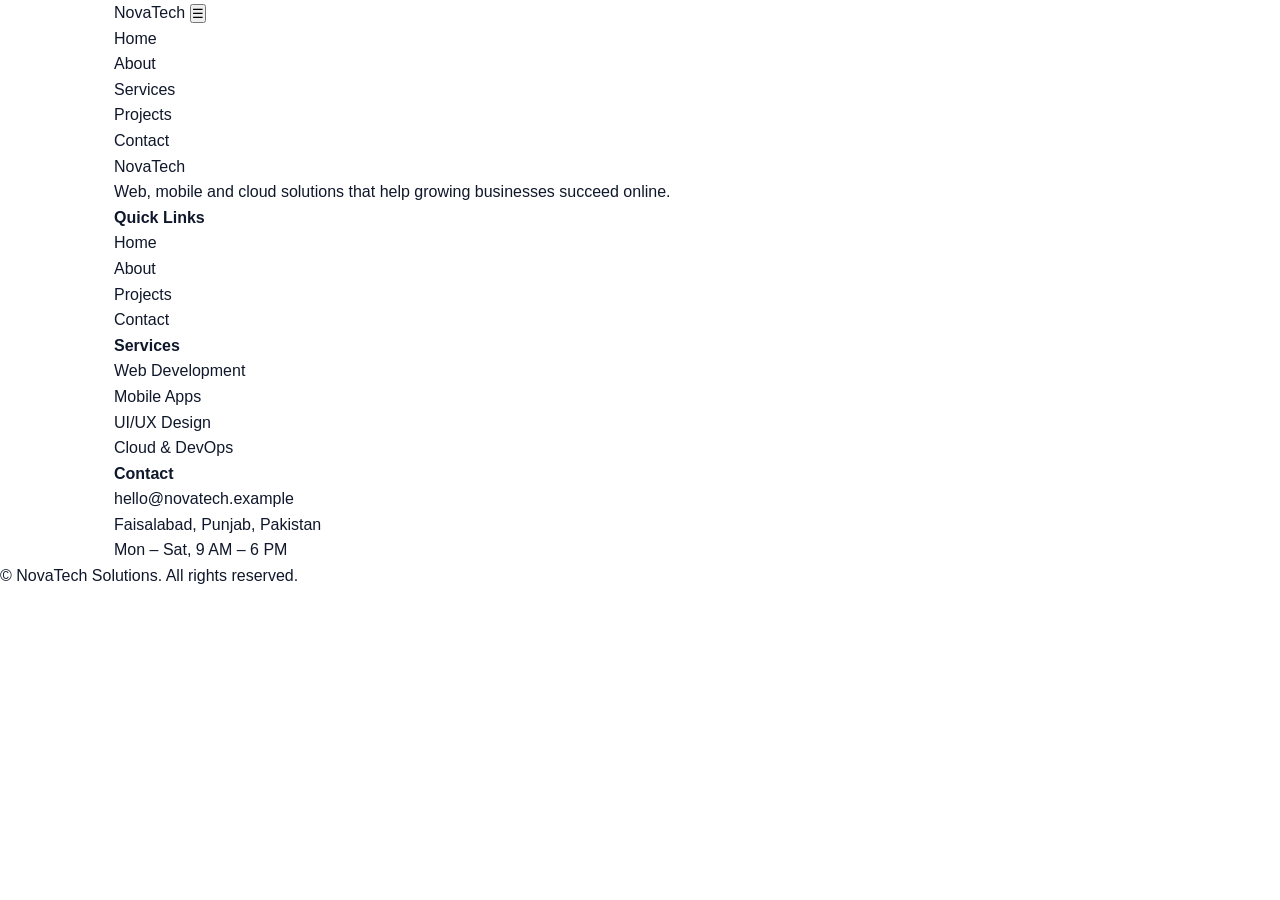
==== about.html @ 1d65a143 "Add shared header, footer and page skeletons" ====
<!DOCTYPE html>
<html lang="en">

<head>
    <meta charset="UTF-8">
    <meta name="viewport" content="width=device-width, initial-scale=1.0">
    <meta name="description" content="NovaTech Solutions - web, mobile and cloud solutions for growing businesses.">
    <title>About Us | NovaTech Solutions</title>
    <link rel="stylesheet" href="style/style.css">
</head>

<body>

    <header class="site-header">
        <div class="container nav">
            <a href="index.html" class="logo">Nova<span>Tech</span></a>
            <button class="menu-btn" id="menuBtn" aria-label="Toggle menu">☰</button>
            <nav>
                <ul class="nav-links" id="navLinks">
                    <li><a href="index.html">Home</a></li>
                    <li><a href="about.html">About</a></li>
                    <li><a href="services.html">Services</a></li>
                    <li><a href="projects.html">Projects</a></li>
                    <li><a href="contact.html">Contact</a></li>
                </ul>
            </nav>
        </div>
    </header>

    <main>
        <!-- page content goes here -->
    </main>

    <footer class="site-footer">
        <div class="container footer-grid">
            <div>
                <a href="index.html" class="logo">Nova<span>Tech</span></a>
                <p>Web, mobile and cloud solutions that help growing businesses succeed online.</p>
            </div>
            <div>
                <h4>Quick Links</h4>
                <ul>
                    <li><a href="index.html">Home</a></li>
                    <li><a href="about.html">About</a></li>
                    <li><a href="projects.html">Projects</a></li>
                    <li><a href="contact.html">Contact</a></li>
                </ul>
            </div>
            <div>
                <h4>Services</h4>
                <ul>
                    <li><a href="services.html">Web Development</a></li>
                    <li><a href="services.html">Mobile Apps</a></li>
                    <li><a href="services.html">UI/UX Design</a></li>
                    <li><a href="services.html">Cloud &amp; DevOps</a></li>
                </ul>
            </div>
            <div>
                <h4>Contact</h4>
                <p>hello@novatech.example</p>
                <p>Faisalabad, Punjab, Pakistan</p>
                <p>Mon – Sat, 9 AM – 6 PM</p>
            </div>
        </div>
        <div class="footer-bottom">
            <p>&copy; <span id="year"></span> NovaTech Solutions. All rights reserved.</p>
        </div>
    </footer>

    <script src="js/script.js"></script>
</body>

</html>
---- style/style.css ----
/* ===== Base ===== */
* {
    margin: 0;
    padding: 0;
    box-sizing: border-box;
}

:root {
    --primary: #0d9488;
    --primary-dark: #0f766e;
    --dark: #0f172a;
    --gray: #64748b;
    --light: #f1f5f9;
    --border: #e2e8f0;
    --radius: 10px;
}

html {
    scroll-behavior: smooth;
}

body {
    font-family: -apple-system, "Segoe UI", Roboto, Arial, sans-serif;
    line-height: 1.6;
    color: var(--dark);
}

img {
    max-width: 100%;
    display: block;
}

a {
    color: inherit;
    text-decoration: none;
}

ul {
    list-style: none;
}

.container {
    max-width: 1100px;
    margin: 0 auto;
    padding: 0 1.5rem;
}

/* ===== Buttons ===== */
.btn {
    display: inline-block;
    padding: 0.8rem 1.8rem;
    border-radius: 8px;
    border: 2px solid transparent;
    font-family: inherit;
    font-size: 1rem;
    font-weight: 600;
    cursor: pointer;
    transition: transform 0.15s ease, background 0.2s ease, color 0.2s ease;
}

.btn:hover {
    transform: translateY(-2px);
}

.btn-primary {
    background: var(--primary);
    color: #fff;
}

.btn-primary:hover {
    background: var(--primary-dark);
}

.btn-outline {
    border-color: var(--primary);
    color: var(--primary);
}

.btn-outline:hover {
    background: var(--primary);
    color: #fff;
}

.btn-light {
    background: #fff;
    color: var(--primary-dark);
}

.btn-light:hover {
    background: var(--light);
}
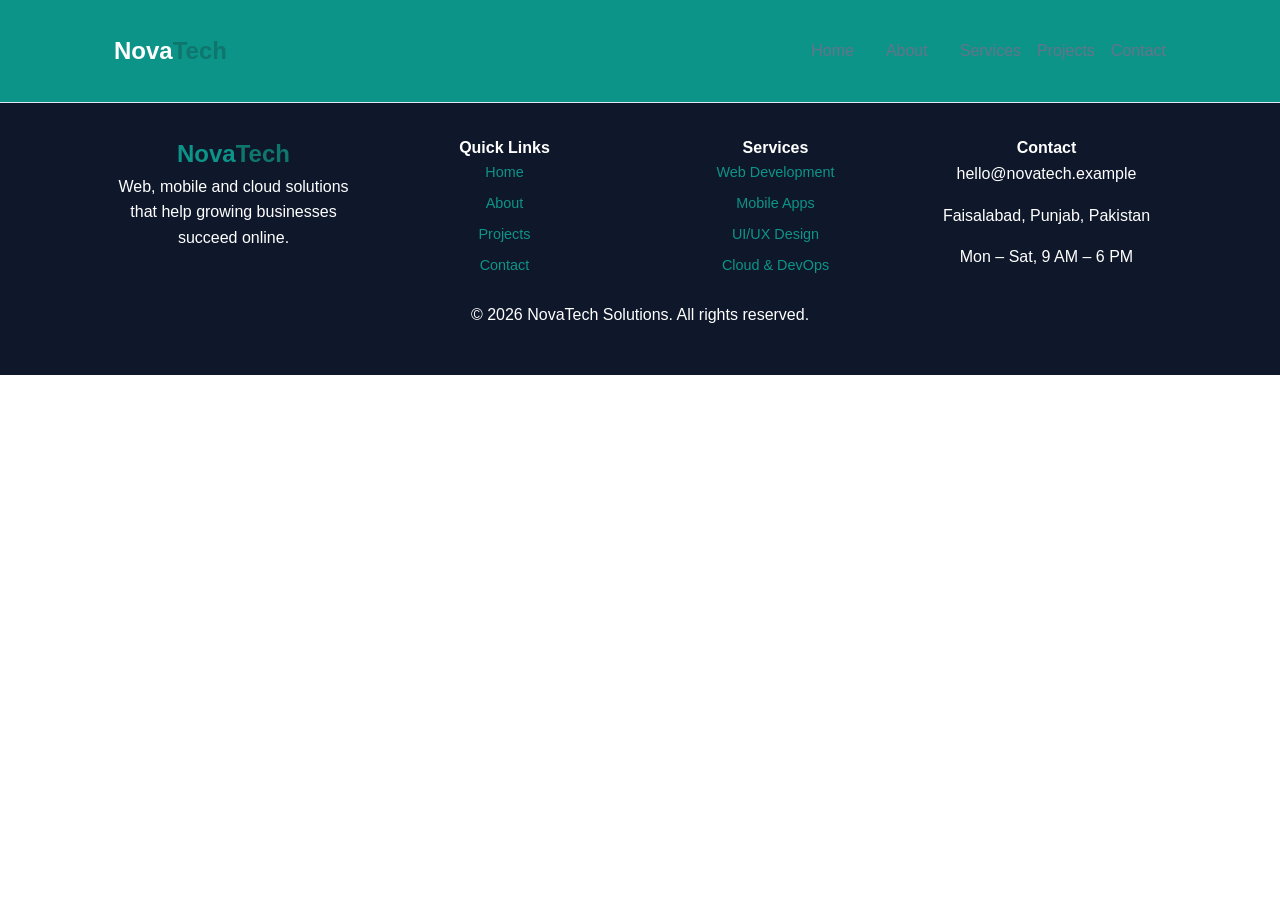
==== commit 97b163b9: "Add css in these page to make attrective" ====
--- a/about.html
+++ b/about.html
@@ -18,7 +18,7 @@
             <nav>
                 <ul class="nav-links" id="navLinks">
                     <li><a href="index.html">Home</a></li>
-                    <li><a href="about.html">About</a></li>
+                    <li><a href="about.html" class="active">About</a></li>
                     <li><a href="services.html">Services</a></li>
                     <li><a href="projects.html">Projects</a></li>
                     <li><a href="contact.html">Contact</a></li>
--- a/style/style.css
+++ b/style/style.css
@@ -88,4 +88,126 @@
 
 .btn-light:hover {
     background: var(--light);
+}
+
+.site-header {
+    background: var(--primary);
+    color: #fff;
+    border-bottom: 1px solid var(--border);
+    position: sticky;
+    top: 0;
+    padding: 1rem 0;
+    z-index: 100;
+}
+
+.nav {
+    display: flex;
+    justify-content: space-between;
+    align-items: center;
+    padding: 1rem 1.5rem;
+}
+
+.logo {
+    font-size: 1.5rem;
+    font-weight: 700;
+}
+
+.logo span {
+    color: var(--primary-dark);
+}
+
+.nav-links {
+    color: var(--gray);
+    font-weight: 500;
+    display: flex;
+    gap: 1rem;
+    padding-bottom: 0.5rem 1rem;
+    transition: color 0.2s ease var(--border);
+}
+
+.nav-links:hover {
+    color: var(--primary-dark);
+}
+
+.nav-links a.active {
+
+    padding: 0.5rem 1rem;
+    border-radius: var(--radius);
+    transition: background 0.2s ease, color 0.2s ease;
+}
+
+.menu-btn {
+    display: none;
+    font-size: 1.5rem;
+    cursor: pointer;
+}
+
+@media (max-width: 768px) {
+    .nav-links {
+        position: absolute;
+        top: 100%;
+        left: 0;
+        width: 100%;
+        background: var(--primary);
+        flex-direction: column;
+        align-items: center;
+        gap: 0;
+        padding: 1rem 0;
+        display: none;
+    }
+
+    .nav-links.show {
+        display: flex;
+    }
+
+    .nav-links a {
+        color: #fff;
+        padding: 0.5rem 1rem;
+    }
+
+    .menu-btn {
+        display: block;
+    }
+}
+
+.site-footer {
+    background: var(--dark);
+    color: #fff;
+    padding: 2rem 0;
+    text-align: center;
+}
+
+.footer-grid {
+    display: grid;
+    grid-template-columns: repeat(auto-fit, minmax(200px, 1fr));
+    gap: 2rem;
+    margin-bottom: 1rem;
+}
+
+.site-footer.logo {
+    font-size: 1.5rem;
+    font-weight: 700;
+}
+
+.site-footer.logo span {
+    color: var(--primary-dark);
+}
+
+.site-footer p {
+    margin-bottom: 1rem;
+}
+
+.site-footer a {
+    color: var(--primary);
+    transition: color 0.2s ease;
+}
+
+.site-footer a:hover {
+    color: var(--primary-dark);
+}
+
+.site-footer li {
+    font-size: 0.9rem;
+    margin-bottom: 0.5rem;
+
 }
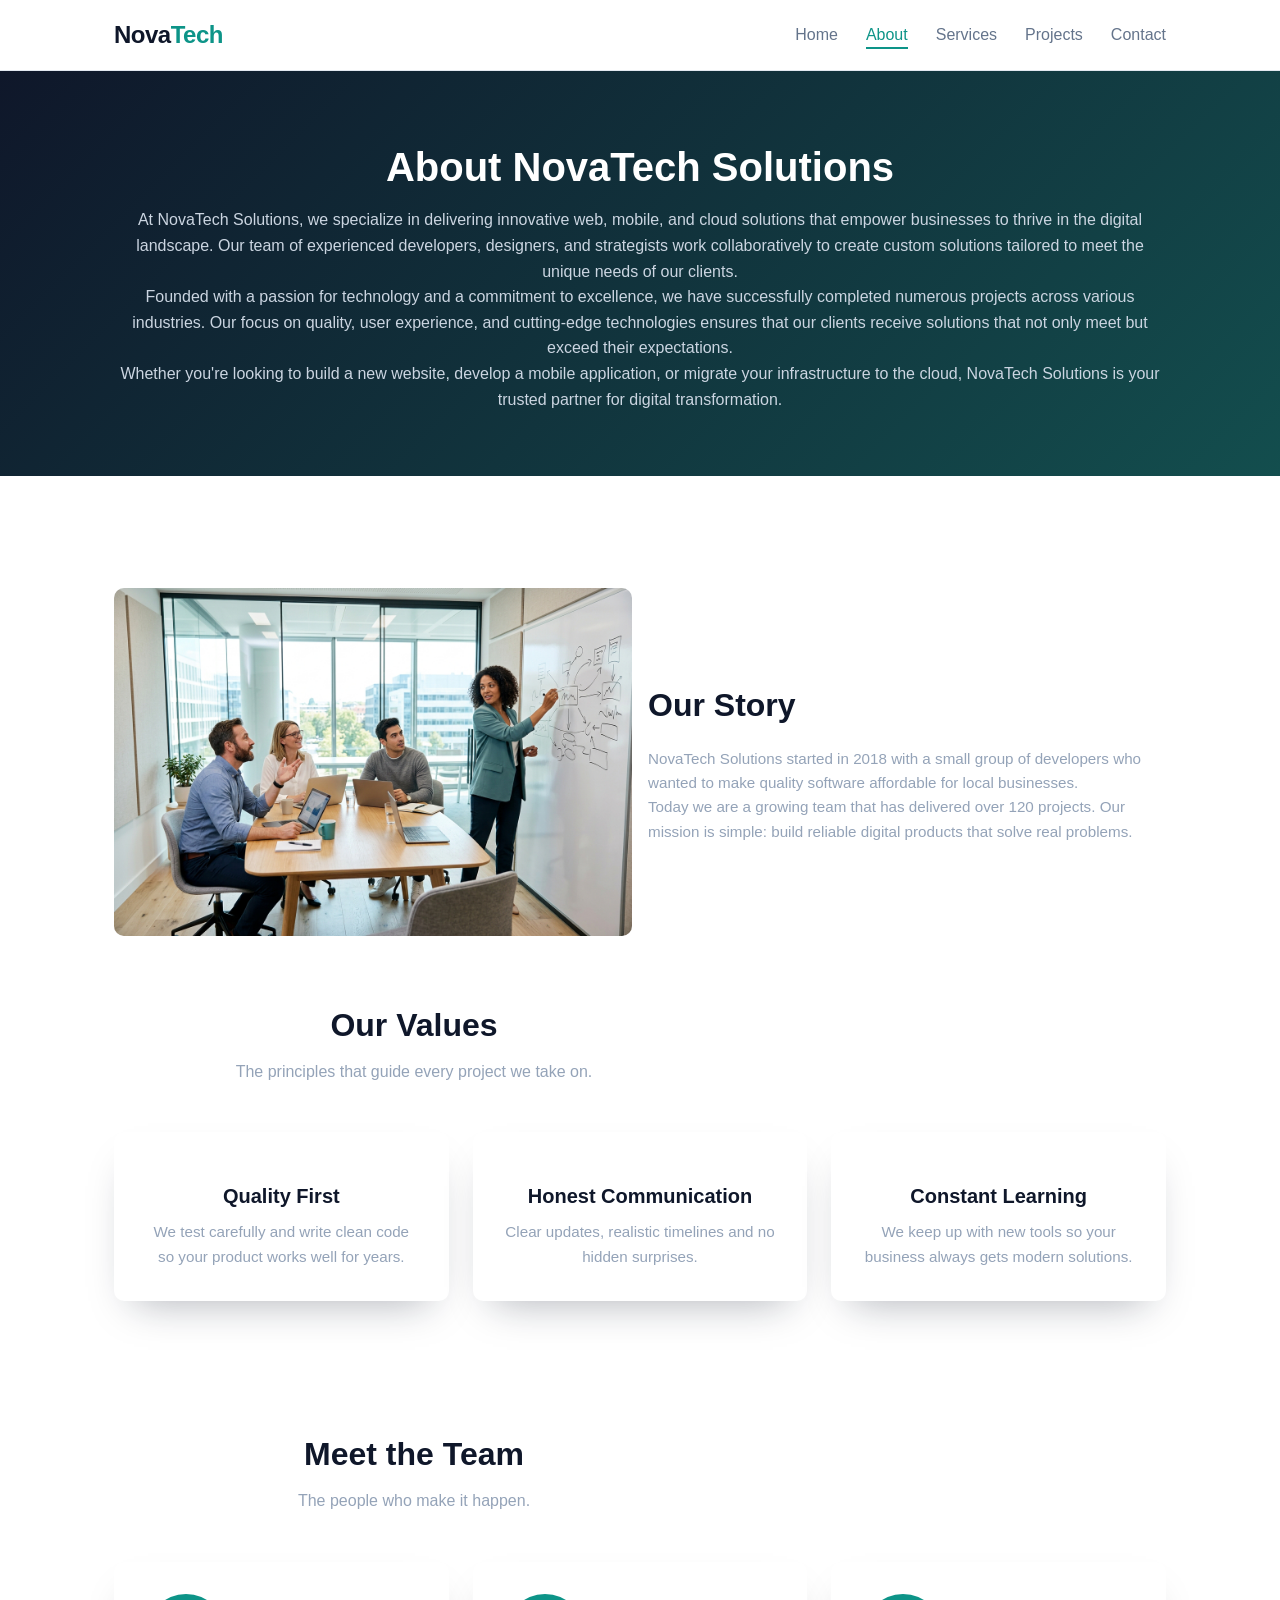
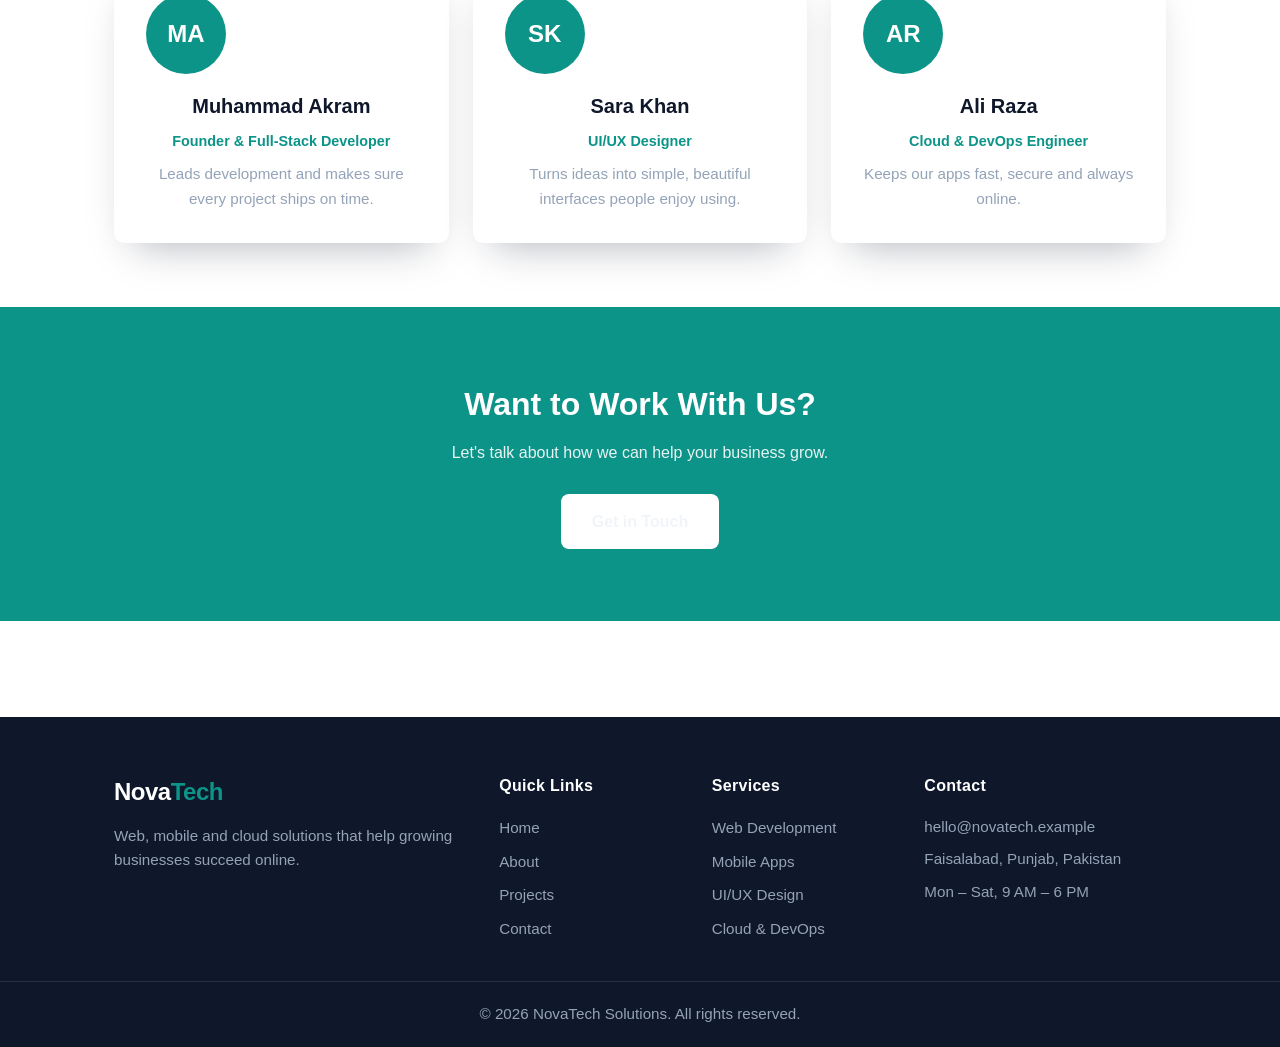
==== commit caa08121: "Add about page and also work on styling" ====
--- a/about.html
+++ b/about.html
@@ -28,7 +28,94 @@
     </header>
 
     <main>
-        <!-- page content goes here -->
+        <section class="page-header">
+            <div class="container">
+                <h1>About NovaTech Solutions</h1>
+                <p>At NovaTech Solutions, we specialize in delivering innovative web, mobile, and cloud solutions that
+                    empower businesses to thrive in the digital landscape. Our team of experienced developers,
+                    designers, and strategists work collaboratively to create custom solutions tailored to meet the
+                    unique needs of our clients.</p>
+                <p>Founded with a passion for technology and a commitment to excellence, we have successfully completed
+                    numerous projects across various industries. Our focus on quality, user experience, and cutting-edge
+                    technologies ensures that our clients receive solutions that not only meet but exceed their
+                    expectations.</p>
+                <p>Whether you're looking to build a new website, develop a mobile application, or migrate your
+                    infrastructure to the cloud, NovaTech Solutions is your trusted partner for digital transformation.
+                </p>
+            </div>
+        </section>
+        <section class="section">
+            <div class="container split">
+                <img src="images/about.jpg" alt="NovaTech team in a planning meeting" class="rounded">
+                <div>
+                    <h2>Our Story</h2>
+                    <p>NovaTech Solutions started in 2018 with a small group of developers who wanted to make quality
+                        software affordable for local businesses.</p>
+                    <p>Today we are a growing team that has delivered over 120 projects. Our mission is simple: build
+                        reliable digital products that solve real problems.</p>
+                </div>
+            </div>
+            <section class="section bg-light">
+                <div class="container">
+                    <div class="section-title">
+                        <h2>Our Values</h2>
+                        <p>The principles that guide every project we take on.</p>
+                    </div>
+                    <div class="grid">
+                        <div class="card">
+                            <div class="card-icon"></div>
+                            <h3>Quality First</h3>
+                            <p>We test carefully and write clean code so your product works well for years.</p>
+                        </div>
+                        <div class="card">
+                            <div class="card-icon"></div>
+                            <h3>Honest Communication</h3>
+                            <p>Clear updates, realistic timelines and no hidden surprises.</p>
+                        </div>
+                        <div class="card">
+                            <div class="card-icon"></div>
+                            <h3>Constant Learning</h3>
+                            <p>We keep up with new tools so your business always gets modern solutions.</p>
+                        </div>
+                    </div>
+                </div>
+            </section>
+            <section class="section">
+                <div class="container">
+                    <div class="section-title">
+                        <h2>Meet the Team</h2>
+                        <p>The people who make it happen.</p>
+                    </div>
+                    <div class="grid">
+                        <div class="card team-card">
+                            <div class="avatar">MA</div>
+                            <h3>Muhammad Akram</h3>
+                            <p class="role">Founder &amp; Full-Stack Developer</p>
+                            <p>Leads development and makes sure every project ships on time.</p>
+                        </div>
+                        <div class="card team-card">
+                            <div class="avatar">SK</div>
+                            <h3>Sara Khan</h3>
+                            <p class="role">UI/UX Designer</p>
+                            <p>Turns ideas into simple, beautiful interfaces people enjoy using.</p>
+                        </div>
+                        <div class="card team-card">
+                            <div class="avatar">AR</div>
+                            <h3>Ali Raza</h3>
+                            <p class="role">Cloud &amp; DevOps Engineer</p>
+                            <p>Keeps our apps fast, secure and always online.</p>
+                        </div>
+                    </div>
+                </div>
+            </section>
+
+            <section class="cta">
+                <div class="container">
+                    <h2>Want to Work With Us?</h2>
+                    <p>Let's talk about how we can help your business grow.</p>
+                    <a href="contact.html" class="btn btn-light">Get in Touch</a>
+                </div>
+            </section>
     </main>
 
     <footer class="site-footer">
--- a/style/style.css
+++ b/style/style.css
@@ -90,124 +90,510 @@
     background: var(--light);
 }
 
+/* ===== Header / Navigation ===== */
 .site-header {
-    background: var(--primary);
-    color: #fff;
+    background: #fff;
     border-bottom: 1px solid var(--border);
     position: sticky;
     top: 0;
-    padding: 1rem 0;
     z-index: 100;
 }
 
 .nav {
     display: flex;
+    align-items: center;
     justify-content: space-between;
-    align-items: center;
-    padding: 1rem 1.5rem;
+    gap: 2rem;
+    padding-top: 1rem;
+    padding-bottom: 1rem;
 }
 
 .logo {
     font-size: 1.5rem;
-    font-weight: 700;
+    font-weight: 800;
+    letter-spacing: -0.5px;
+    color: var(--dark);
 }
 
 .logo span {
-    color: var(--primary-dark);
-}
-
-.nav-links {
-    color: var(--gray);
-    font-weight: 500;
-    display: flex;
-    gap: 1rem;
-    padding-bottom: 0.5rem 1rem;
-    transition: color 0.2s ease var(--border);
-}
-
-.nav-links:hover {
-    color: var(--primary-dark);
-}
-
-.nav-links a.active {
-
-    padding: 0.5rem 1rem;
-    border-radius: var(--radius);
-    transition: background 0.2s ease, color 0.2s ease;
+    color: var(--primary);
 }
 
 .menu-btn {
     display: none;
-    font-size: 1.5rem;
+    background: none;
+    border: none;
+    font-size: 1.6rem;
+    line-height: 1;
     cursor: pointer;
+    color: var(--dark);
+    padding: 0.25rem 0.5rem;
+}
+
+.nav-links {
+    display: flex;
+    align-items: center;
+    gap: 1.75rem;
+}
+
+.nav-links a {
+    font-weight: 500;
+    color: var(--gray);
+    padding: 0.25rem 0;
+    border-bottom: 2px solid transparent;
+    transition: color 0.2s ease, border-color 0.2s ease;
+}
+
+.nav-links a:hover,
+.nav-links a:focus,
+.nav-links a.active {
+    color: var(--primary);
+    border-bottom-color: var(--primary);
+}
+
+
+.hero {
+    padding: 4rem 0;
+    background: linear-gradient(180deg, #f8fafc 0%, #ffffff 100%);
+}
+
+.hero-grid {
+    display: grid;
+    grid-template-columns: 1fr 1fr;
+    align-items: center;
+    gap: 3rem;
+}
+
+.hero h1 {
+    font-size: clamp(2rem, 4vw, 2.8rem);
+    line-height: 1.2;
+    letter-spacing: -0.5px;
+    margin-bottom: 1.25rem;
+}
+
+.hero p {
+    font-size: 1.125rem;
+    color: var(--gray);
+    max-width: 32rem;
+    margin-bottom: 2rem;
+}
+
+.hero-buttons {
+    display: flex;
+    flex-wrap: wrap;
+    gap: 1rem;
+}
+
+.hero-img {
+    width: 100%;
+    border-radius: var(--radius);
+    box-shadow: 0 20px 40px -20px rgba(15, 23, 42, 0.35);
+    object-fit: cover;
+}
+
+/* ===== Footer ===== */
+.site-footer {
+    background: var(--dark);
+    color: #cbd5e1;
+    padding-top: 3.5rem;
+    margin-top: 2rem;
+}
+
+.footer-grid {
+    display: grid;
+    grid-template-columns: 2fr 1fr 1fr 1.4fr;
+    gap: 2.5rem;
+    padding-bottom: 2.5rem;
+}
+
+.site-footer .logo {
+    color: #fff;
+    display: inline-block;
+    margin-bottom: 0.75rem;
+}
+
+.site-footer .logo span {
+    color: var(--primary);
+}
+
+.site-footer h4 {
+    color: #fff;
+    font-size: 1rem;
+    margin-bottom: 1rem;
+    letter-spacing: 0.3px;
+}
+
+.site-footer p {
+    font-size: 0.95rem;
+    margin-bottom: 0.5rem;
+    color: #94a3b8;
+}
+
+.site-footer ul {
+    display: flex;
+    flex-direction: column;
+    gap: 0.5rem;
+}
+
+.site-footer ul a {
+    font-size: 0.95rem;
+    color: #94a3b8;
+    transition: color 0.2s ease;
+}
+
+.site-footer ul a:hover {
+    color: #fff;
+}
+
+.footer-bottom {
+    border-top: 1px solid rgba(255, 255, 255, 0.1);
+    padding: 1.25rem 0;
+    text-align: center;
+    font-size: 0.9rem;
+    color: #94a3b8;
+}
+
+.footer-bottom p {
+    margin: 0;
+}
+
+/* ===== Responsive ===== */
+@media (max-width: 900px) {
+    .footer-grid {
+        grid-template-columns: 1fr 1fr;
+        gap: 2rem;
+    }
 }
 
 @media (max-width: 768px) {
-    .nav-links {
-        position: absolute;
-        top: 100%;
-        left: 0;
-        width: 100%;
-        background: var(--primary);
-        flex-direction: column;
-        align-items: center;
-        gap: 0;
-        padding: 1rem 0;
-        display: none;
-    }
-
-    .nav-links.show {
-        display: flex;
-    }
-
-    .nav-links a {
-        color: #fff;
-        padding: 0.5rem 1rem;
-    }
-
     .menu-btn {
         display: block;
     }
-}
-
-.site-footer {
+
+    .nav {
+        flex-wrap: wrap;
+    }
+
+    .nav-links {
+        flex-direction: column;
+        align-items: flex-start;
+        gap: 0.25rem;
+        width: 100%;
+        max-height: 0;
+        overflow: hidden;
+        transition: max-height 0.3s ease;
+    }
+
+    .nav-links.open {
+        max-height: 400px;
+        padding-top: 0.75rem;
+    }
+
+    .nav-links a {
+        display: block;
+        width: 100%;
+        padding: 0.6rem 0;
+        border-bottom: 1px solid var(--border);
+    }
+
+    .hero {
+        padding: 2.5rem 0;
+    }
+
+    .hero-grid {
+        grid-template-columns: 1fr;
+        gap: 2rem;
+    }
+
+    .hero-img {
+        order: -1;
+    }
+}
+
+@media (max-width: 480px) {
+    .footer-grid {
+        grid-template-columns: 1fr;
+    }
+
+    .btn {
+        width: 100%;
+        text-align: center;
+    }
+
+    .hero-buttons {
+        flex-direction: column;
+    }
+}
+
+.section {
+    padding: 4rem 0;
+}
+
+.btn-light {
+    background: #fff;
+    color: var(--light);
+}
+
+.section-title {
+    text-align: center;
+    max-width: 600px;
+    margin-bottom: 3rem;
+}
+
+.section-title h2 {
+    font-size: 2rem;
+    margin-bottom: 0.5rem;
+}
+
+.section-title p {
+    color: #94a3b8;
+}
+
+.grid {
+    display: grid;
+    gap: 1.5rem;
+    grid-template-columns: repeat(auto-fit, minmax(250px, 1fr));
+}
+
+.card {
+    background: #fff;
+    border-radius: var(--radius);
+    box-shadow: 0 20px 40px -20px rgba(15, 23, 42, 0.35);
+    padding: 2rem;
+    text-align: center;
+}
+
+.card :hover {
+    transform: translateY(-5px);
+    box-shadow: 0 25px 50px -20px rgba(15, 23, 42, 0.35);
+}
+
+.card-icon {
+    font-size: 2.5rem;
+    color: var(--primary);
+    margin-bottom: 1rem;
+}
+
+.card h3 {
+    font-size: 1.25rem;
+    margin-bottom: 0.5rem;
+}
+
+.card p {
+    color: #94a3b8;
+    font-size: 0.95rem;
+}
+
+.tag {
+    display: inline-block;
+    background: var(--primary);
+    color: #fff;
+    font-size: 0.75rem;
+    font-weight: 600;
+    padding: 0.25rem 0.5rem;
+    border-radius: var(--radius);
+}
+
+.link-arrow {
+    display: inline-block;
+    margin-left: 0.25rem;
+    transition: transform 0.2s ease;
+}
+
+.link-arrow:hover {
+    transform: translateX(5px);
+}
+
+.section-link {
+    display: inline-block;
+    color: var(--primary);
+    font-weight: 600;
+    margin-top: 1rem;
+}
+
+.split {
+    display: grid;
+    grid-template-columns: 1fr 1fr;
+    align-items: center;
+    gap: 1rem;
+}
+
+.split h2 {
+    font-size: 2rem;
+    margin-bottom: 1rem;
+}
+
+.split p {
+    color: #94a3b8;
+    font-size: 0.95rem;
+}
+
+.rounded {
+    border-radius: var(--radius);
+}
+
+.check-list {
+    list-style: none;
+    margin: 1.2rem 0 1.8rem 0;
+    padding-left: 0;
+}
+
+.check-list li {
+    position: relative;
+    padding-left: 1.5rem;
+    margin-bottom: 0.5rem;
+    color: #94a3b8;
+    font-size: 0.95rem;
+}
+
+.check-list li::before {
+    content: "\2713";
+    position: absolute;
+    left: 0;
+    color: var(--primary);
+    font-weight: 700;
+}
+
+.project-card {
+    padding: 0;
+    overflow: hidden;
+}
+
+.project-card img {
+    width: 100%;
+    height: 210px;
+    object-fit: cover;
+    transition: transform 0.3s ease;
+}
+
+.project-card:hover img {
+    transform: scale(1.06);
+}
+
+.card-body {
+    padding: 1.5rem;
+}
+
+.cta {
+    background: var(--primary);
+    color: #fff;
+    text-align: center;
+    padding: 4.5rem 0;
+}
+
+.cta h2 {
+    font-size: 2rem;
+    margin-bottom: 0.6rem;
+}
+
+.cta p {
+    opacity: 0.9;
+    margin-bottom: 1.8rem;
+}
+
+/* ===== Home page ===== */
+.hero {
+    background: linear-gradient(135deg, #f0fdfa, #f1f5f9);
+    padding: 5rem 0;
+}
+
+.hero-grid {
+    display: grid;
+    grid-template-columns: repeat(auto-fit, minmax(min(100%, 300px), 1fr));
+    gap: 3rem;
+    align-items: center;
+}
+
+.hero h1 {
+    font-size: 2.8rem;
+    line-height: 1.2;
+    margin-bottom: 1rem;
+}
+
+.hero p {
+    color: var(--gray);
+    font-size: 1.1rem;
+    margin-bottom: 2rem;
+}
+
+.hero-buttons {
+    display: flex;
+    flex-wrap: wrap;
+    gap: 1rem;
+}
+
+.hero-img {
+    width: 100%;
+    height: 380px;
+    object-fit: cover;
+    border-radius: var(--radius);
+    box-shadow: 0 20px 40px rgba(15, 23, 42, 0.15);
+}
+
+.stats {
     background: var(--dark);
     color: #fff;
-    padding: 2rem 0;
-    text-align: center;
-}
-
-.footer-grid {
-    display: grid;
-    grid-template-columns: repeat(auto-fit, minmax(200px, 1fr));
-    gap: 2rem;
+    text-align: center;
+    padding: 2.5rem 0;
+}
+
+.stats .grid {
+    grid-template-columns: repeat(auto-fit, minmax(min(100%, 150px), 1fr));
+}
+
+.stats h3 {
+    font-size: 2rem;
+    color: #5eead4;
+}
+
+.stats p {
+    color: #94a3b8;
+    font-size: 0.9rem;
+}
+
+.page-header {
+    background: linear-gradient(135deg, var(--dark), #134e4e);
+    text-align: center;
+    color: #fff;
+    padding: 4rem 0;
+    margin-bottom: 3rem;
+}
+
+.page-header h1 {
+    font-size: 2.5rem;
+    margin-bottom: 0.5rem;
+}
+
+.page-header p {
+    max-width: fit-content;
+    color: #cbd5e1;
+    font-size: 1rem;
+}
+
+.team-card {
+    text-align: center;
+}
+
+.avatar {
+    display: flex;
+    align-items: center;
+    justify-content: center;
+    width: 80px;
+    height: 80px;
+    border-radius: 50%;
+    object-fit: cover;
     margin-bottom: 1rem;
-}
-
-.site-footer.logo {
+    background: var(--primary);
+    color: #FFF;
     font-size: 1.5rem;
     font-weight: 700;
 }
 
-.site-footer.logo span {
-    color: var(--primary-dark);
-}
-
-.site-footer p {
-    margin-bottom: 1rem;
-}
-
-.site-footer a {
-    color: var(--primary);
-    transition: color 0.2s ease;
-}
-
-.site-footer a:hover {
-    color: var(--primary-dark);
-}
-
-.site-footer li {
+.team-card .role {
+    color: var(--primary);
+    font-weight: 600;
     font-size: 0.9rem;
-    margin-bottom: 0.5rem;
+    margin-bottom: 0.6rem;
+
 
 }
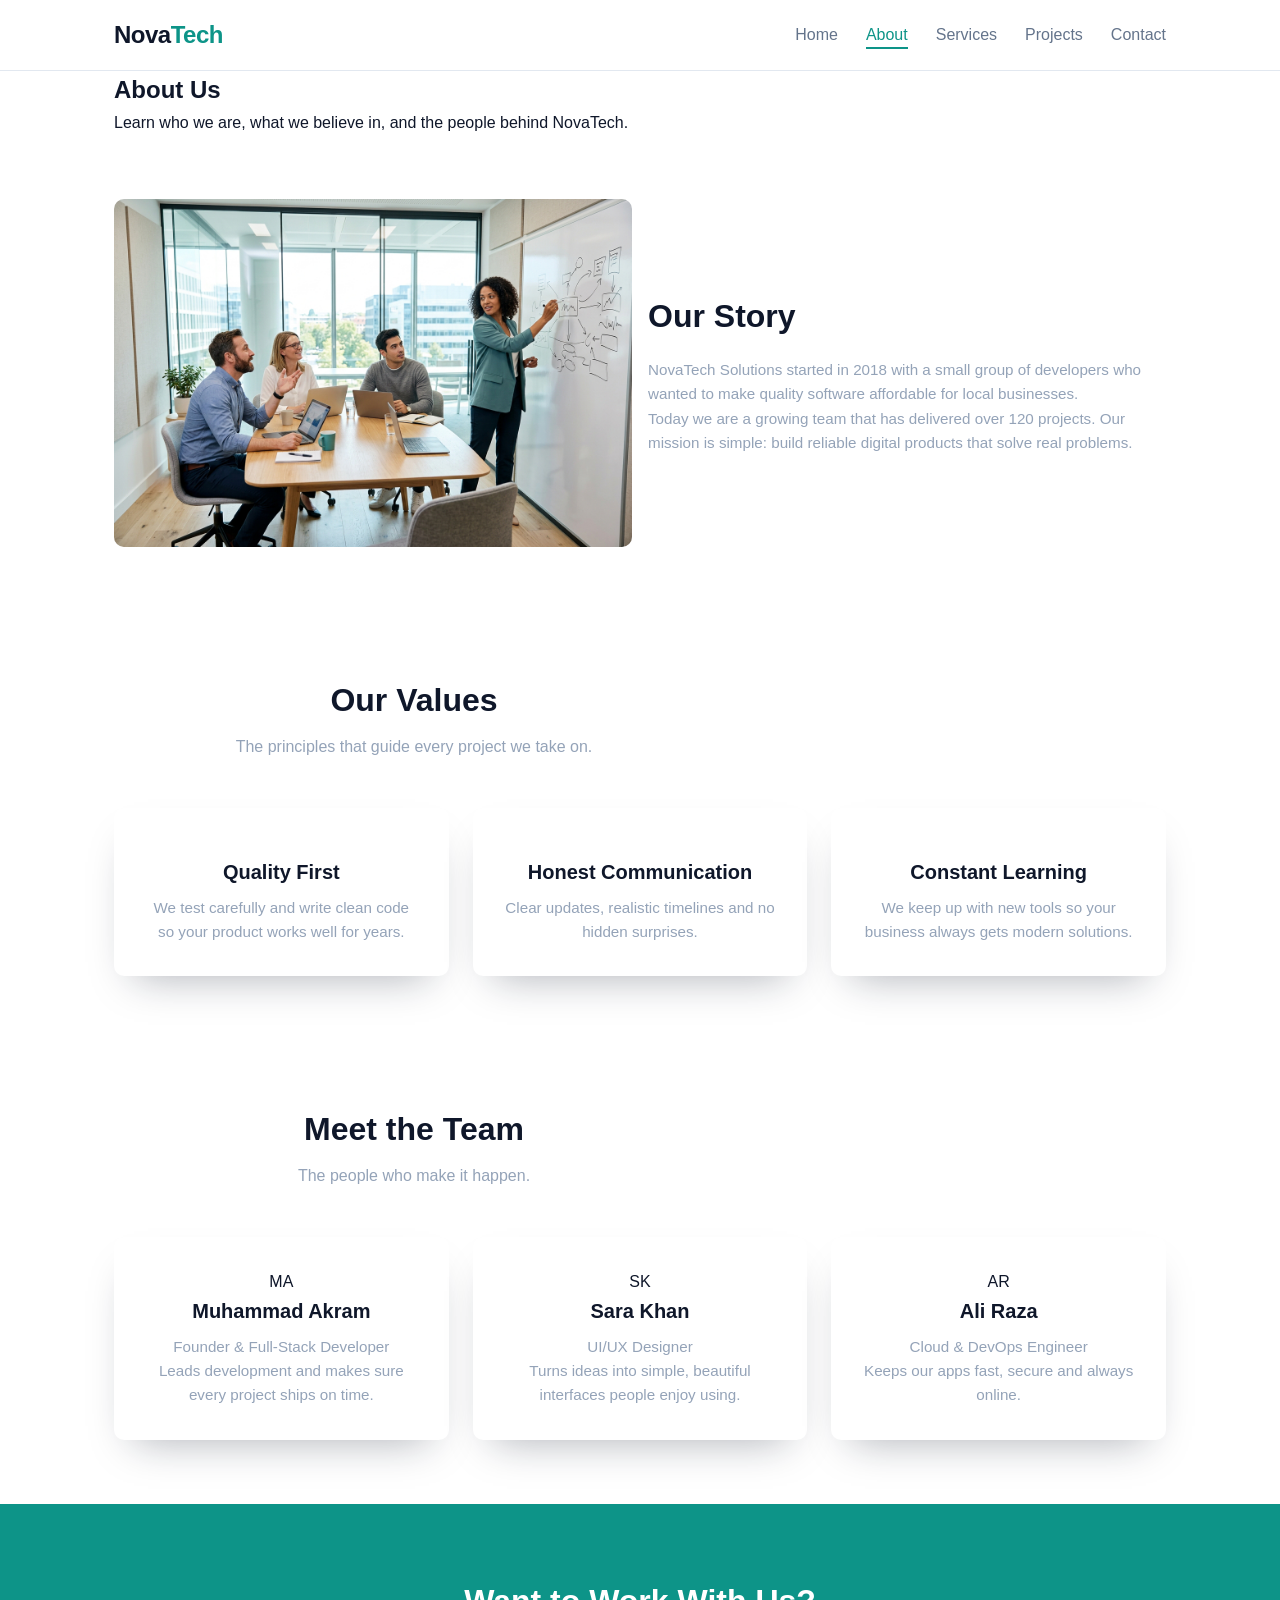
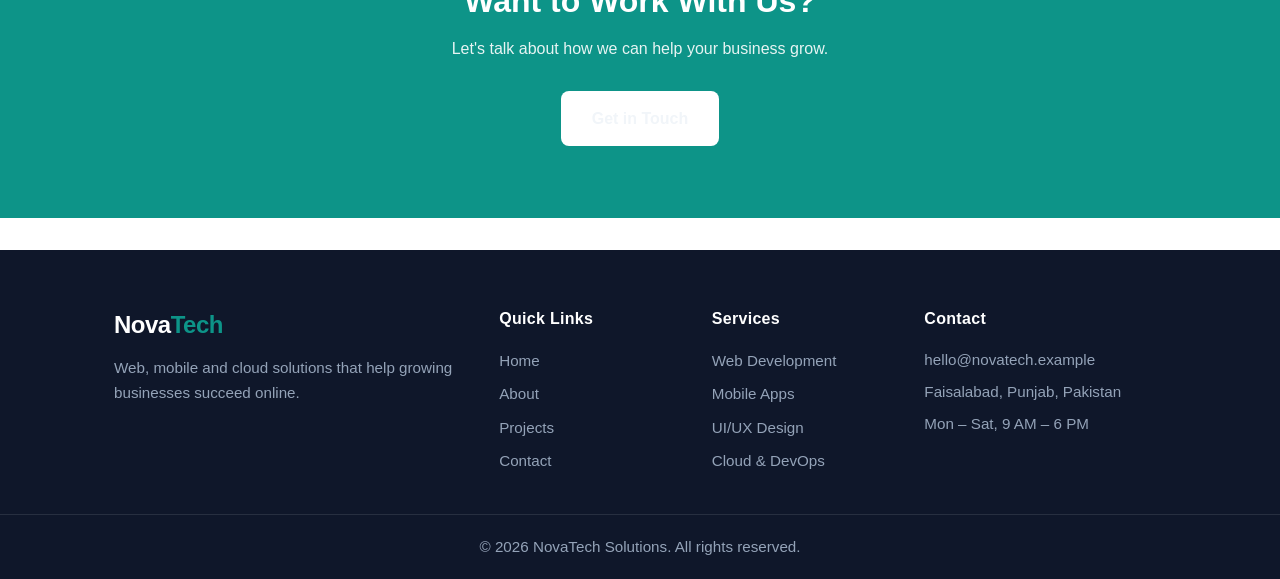
==== commit 4329c754: "Add Service page and style" ====
--- a/about.html
+++ b/about.html
@@ -30,20 +30,11 @@
     <main>
         <section class="page-header">
             <div class="container">
-                <h1>About NovaTech Solutions</h1>
-                <p>At NovaTech Solutions, we specialize in delivering innovative web, mobile, and cloud solutions that
-                    empower businesses to thrive in the digital landscape. Our team of experienced developers,
-                    designers, and strategists work collaboratively to create custom solutions tailored to meet the
-                    unique needs of our clients.</p>
-                <p>Founded with a passion for technology and a commitment to excellence, we have successfully completed
-                    numerous projects across various industries. Our focus on quality, user experience, and cutting-edge
-                    technologies ensures that our clients receive solutions that not only meet but exceed their
-                    expectations.</p>
-                <p>Whether you're looking to build a new website, develop a mobile application, or migrate your
-                    infrastructure to the cloud, NovaTech Solutions is your trusted partner for digital transformation.
-                </p>
+                <h1>About Us</h1>
+                <p>Learn who we are, what we believe in, and the people behind NovaTech.</p>
             </div>
         </section>
+
         <section class="section">
             <div class="container split">
                 <img src="images/about.jpg" alt="NovaTech team in a planning meeting" class="rounded">
@@ -55,67 +46,70 @@
                         reliable digital products that solve real problems.</p>
                 </div>
             </div>
-            <section class="section bg-light">
-                <div class="container">
-                    <div class="section-title">
-                        <h2>Our Values</h2>
-                        <p>The principles that guide every project we take on.</p>
+        </section>
+
+        <section class="section bg-light">
+            <div class="container">
+                <div class="section-title">
+                    <h2>Our Values</h2>
+                    <p>The principles that guide every project we take on.</p>
+                </div>
+                <div class="grid">
+                    <div class="card">
+                        <div class="card-icon"></div>
+                        <h3>Quality First</h3>
+                        <p>We test carefully and write clean code so your product works well for years.</p>
                     </div>
-                    <div class="grid">
-                        <div class="card">
-                            <div class="card-icon"></div>
-                            <h3>Quality First</h3>
-                            <p>We test carefully and write clean code so your product works well for years.</p>
-                        </div>
-                        <div class="card">
-                            <div class="card-icon"></div>
-                            <h3>Honest Communication</h3>
-                            <p>Clear updates, realistic timelines and no hidden surprises.</p>
-                        </div>
-                        <div class="card">
-                            <div class="card-icon"></div>
-                            <h3>Constant Learning</h3>
-                            <p>We keep up with new tools so your business always gets modern solutions.</p>
-                        </div>
+                    <div class="card">
+                        <div class="card-icon"></div>
+                        <h3>Honest Communication</h3>
+                        <p>Clear updates, realistic timelines and no hidden surprises.</p>
+                    </div>
+                    <div class="card">
+                        <div class="card-icon"></div>
+                        <h3>Constant Learning</h3>
+                        <p>We keep up with new tools so your business always gets modern solutions.</p>
                     </div>
                 </div>
-            </section>
-            <section class="section">
-                <div class="container">
-                    <div class="section-title">
-                        <h2>Meet the Team</h2>
-                        <p>The people who make it happen.</p>
+            </div>
+        </section>
+
+        <section class="section">
+            <div class="container">
+                <div class="section-title">
+                    <h2>Meet the Team</h2>
+                    <p>The people who make it happen.</p>
+                </div>
+                <div class="grid">
+                    <div class="card team-card">
+                        <div class="avatar">MA</div>
+                        <h3>Muhammad Akram</h3>
+                        <p class="role">Founder &amp; Full-Stack Developer</p>
+                        <p>Leads development and makes sure every project ships on time.</p>
                     </div>
-                    <div class="grid">
-                        <div class="card team-card">
-                            <div class="avatar">MA</div>
-                            <h3>Muhammad Akram</h3>
-                            <p class="role">Founder &amp; Full-Stack Developer</p>
-                            <p>Leads development and makes sure every project ships on time.</p>
-                        </div>
-                        <div class="card team-card">
-                            <div class="avatar">SK</div>
-                            <h3>Sara Khan</h3>
-                            <p class="role">UI/UX Designer</p>
-                            <p>Turns ideas into simple, beautiful interfaces people enjoy using.</p>
-                        </div>
-                        <div class="card team-card">
-                            <div class="avatar">AR</div>
-                            <h3>Ali Raza</h3>
-                            <p class="role">Cloud &amp; DevOps Engineer</p>
-                            <p>Keeps our apps fast, secure and always online.</p>
-                        </div>
+                    <div class="card team-card">
+                        <div class="avatar">SK</div>
+                        <h3>Sara Khan</h3>
+                        <p class="role">UI/UX Designer</p>
+                        <p>Turns ideas into simple, beautiful interfaces people enjoy using.</p>
+                    </div>
+                    <div class="card team-card">
+                        <div class="avatar">AR</div>
+                        <h3>Ali Raza</h3>
+                        <p class="role">Cloud &amp; DevOps Engineer</p>
+                        <p>Keeps our apps fast, secure and always online.</p>
                     </div>
                 </div>
-            </section>
+            </div>
+        </section>
 
-            <section class="cta">
-                <div class="container">
-                    <h2>Want to Work With Us?</h2>
-                    <p>Let's talk about how we can help your business grow.</p>
-                    <a href="contact.html" class="btn btn-light">Get in Touch</a>
-                </div>
-            </section>
+        <section class="cta">
+            <div class="container">
+                <h2>Want to Work With Us?</h2>
+                <p>Let's talk about how we can help your business grow.</p>
+                <a href="contact.html" class="btn btn-light">Get in Touch</a>
+            </div>
+        </section>
     </main>
 
     <footer class="site-footer">
--- a/style/style.css
+++ b/style/style.css
@@ -551,49 +551,35 @@
     font-size: 0.9rem;
 }
 
-.page-header {
-    background: linear-gradient(135deg, var(--dark), #134e4e);
+.card.link-arrow {
+    display: inline-block;
+    margin-top: 1rem;
+
+}
+
+.step {
     text-align: center;
-    color: #fff;
-    padding: 4rem 0;
-    margin-bottom: 3rem;
-}
-
-.page-header h1 {
-    font-size: 2.5rem;
-    margin-bottom: 0.5rem;
-}
-
-.page-header p {
-    max-width: fit-content;
-    color: #cbd5e1;
-    font-size: 1rem;
-}
-
-.team-card {
-    text-align: center;
-}
-
-.avatar {
+    padding: 0 0.5rem;
+}
+
+.step-number {
     display: flex;
     align-items: center;
     justify-content: center;
-    width: 80px;
-    height: 80px;
+    width: 48px;
+    height: 48px;
+    margin: 0 auto 1rem;
     border-radius: 50%;
-    object-fit: cover;
-    margin-bottom: 1rem;
     background: var(--primary);
-    color: #FFF;
-    font-size: 1.5rem;
+    color: #fff;
     font-weight: 700;
 }
 
-.team-card .role {
-    color: var(--primary);
-    font-weight: 600;
-    font-size: 0.9rem;
-    margin-bottom: 0.6rem;
-
-
+.step h3 {
+    margin-bottom: 0.4rem;
+}
+
+.step p {
+    color: var(--primary);
+    font-size: .95rem;
 }
